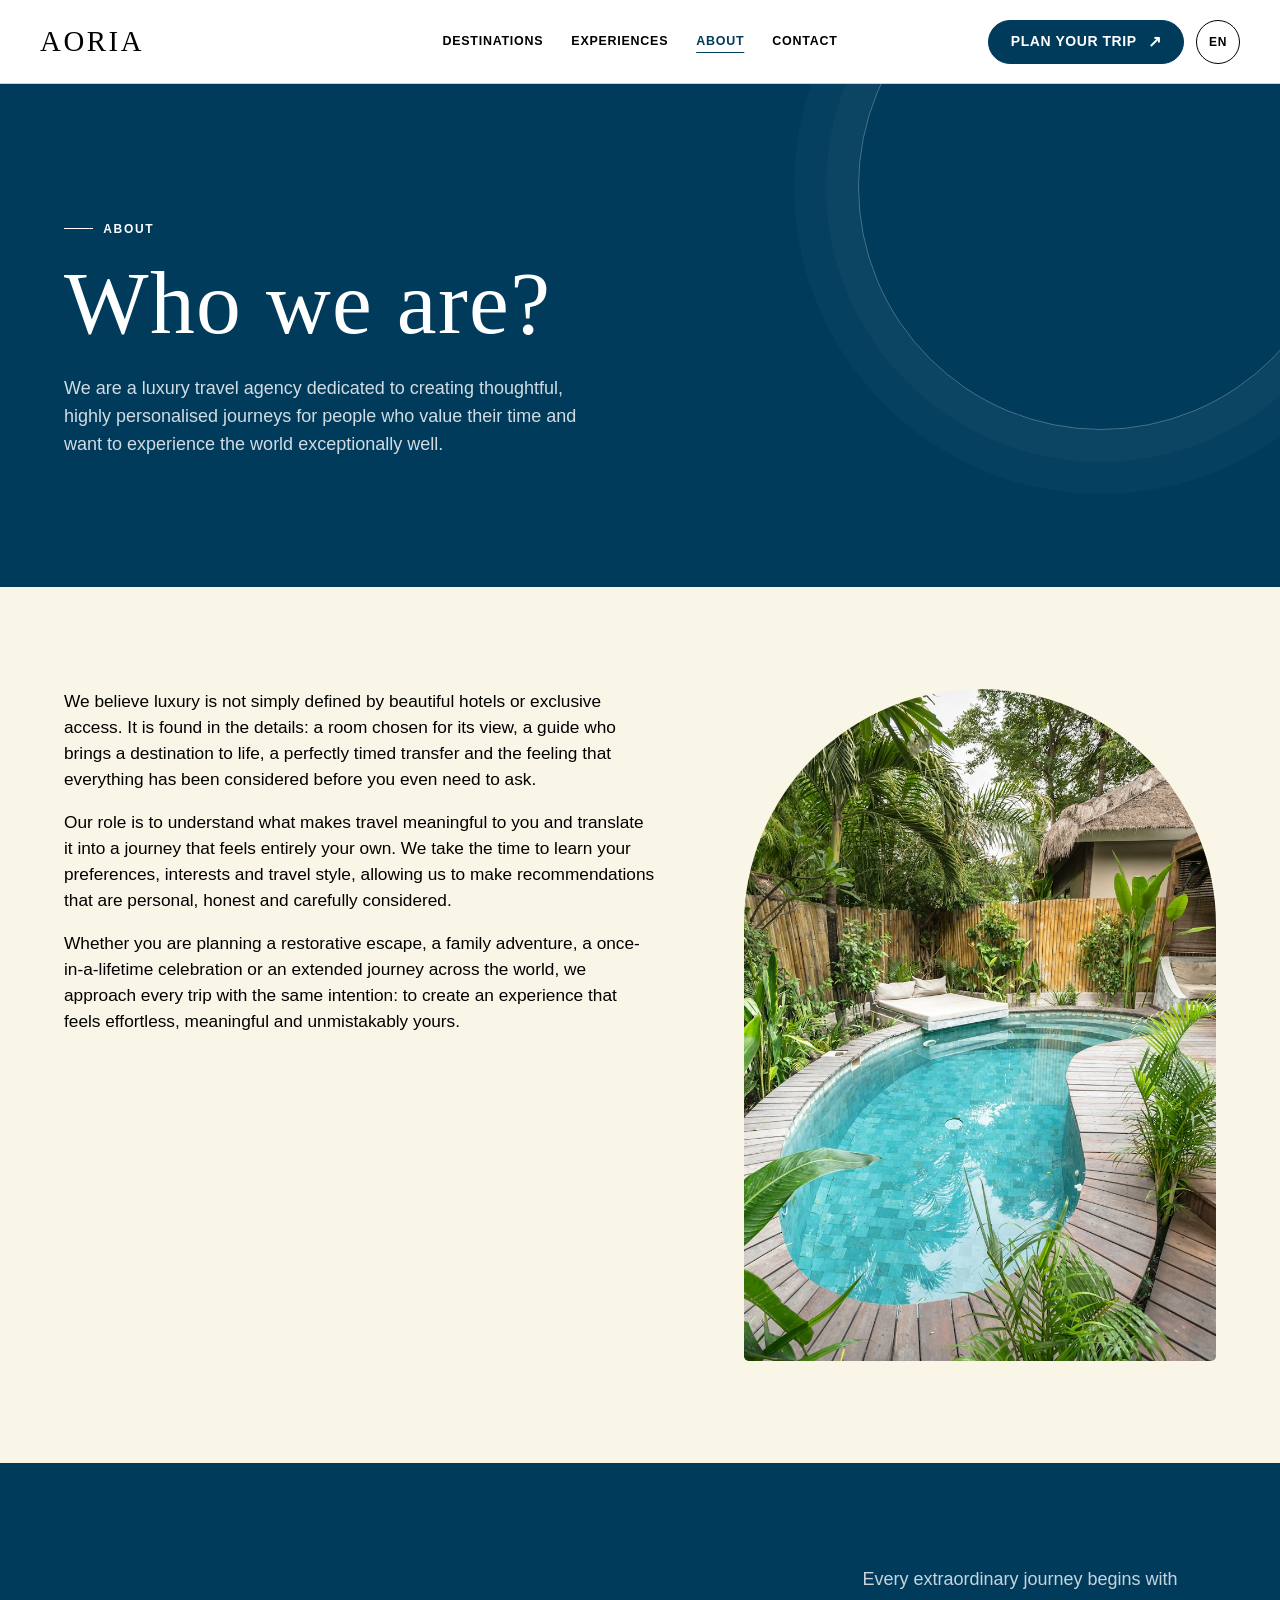
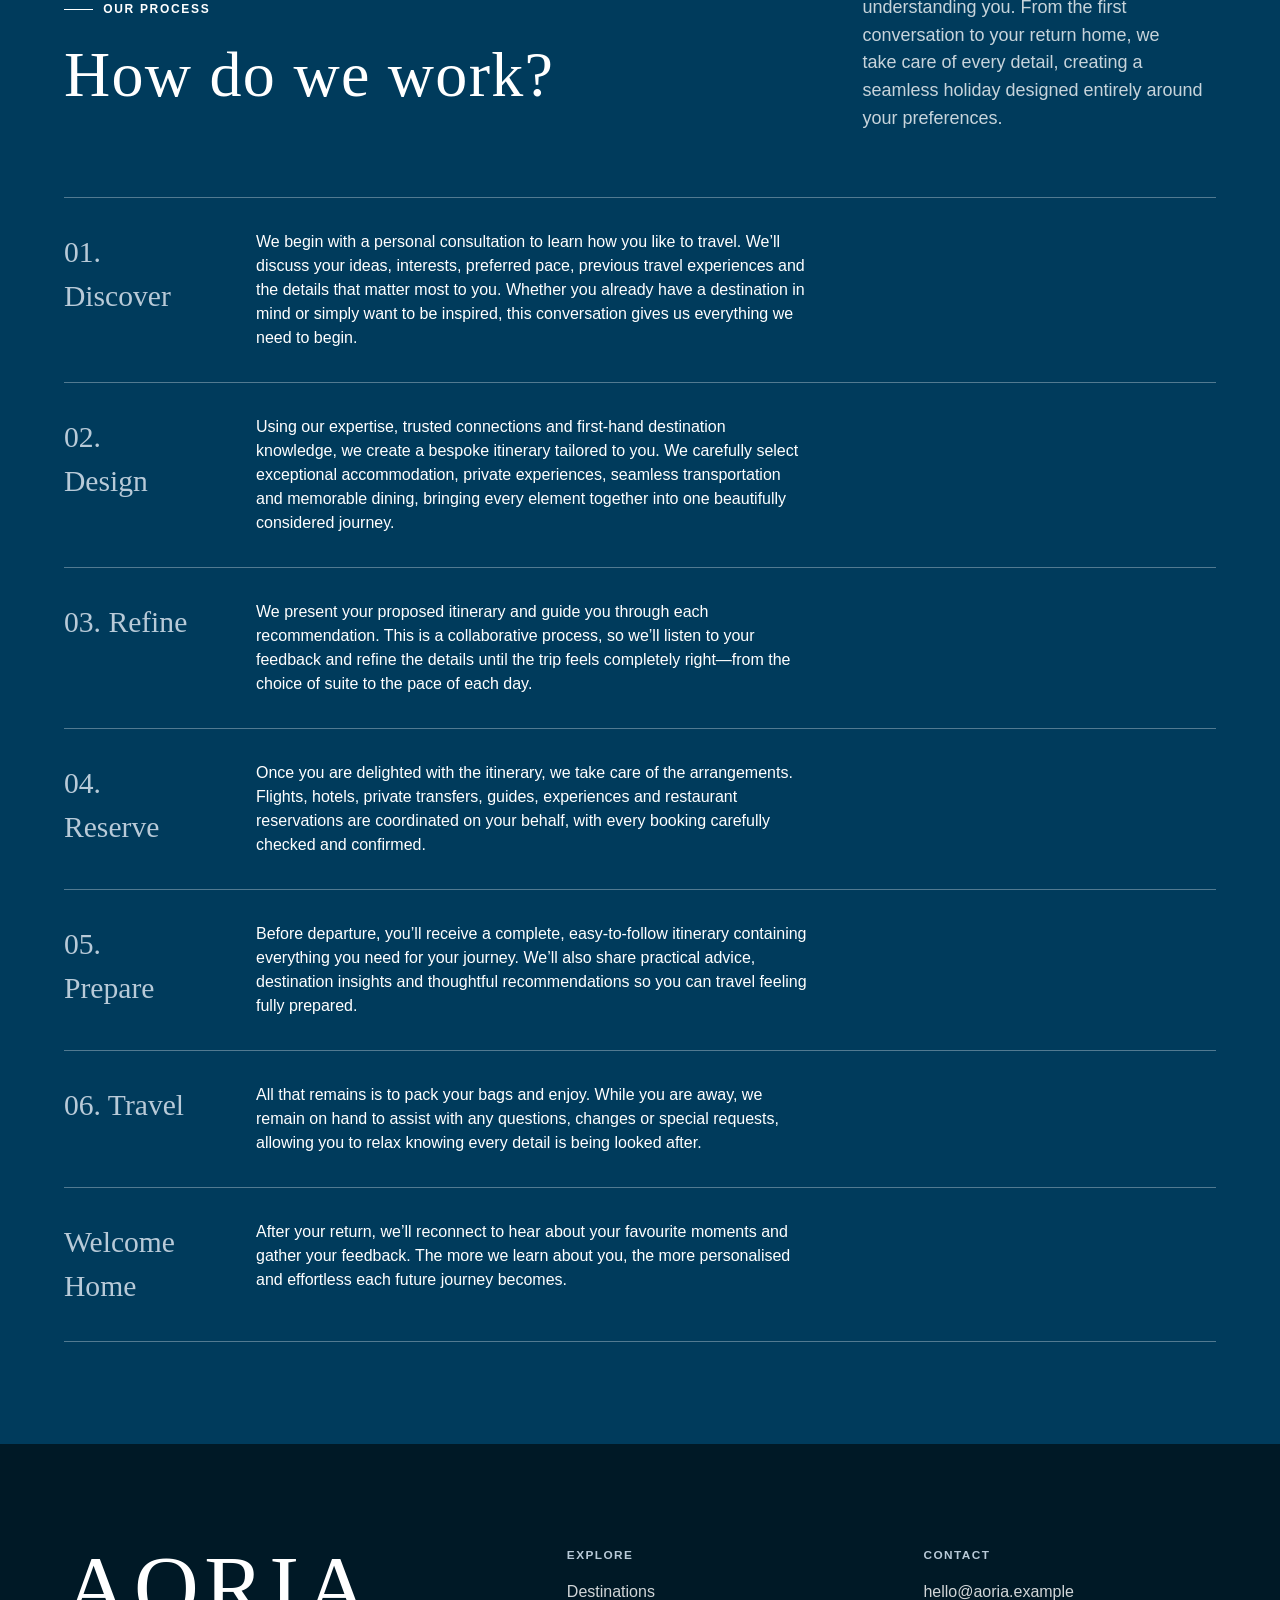
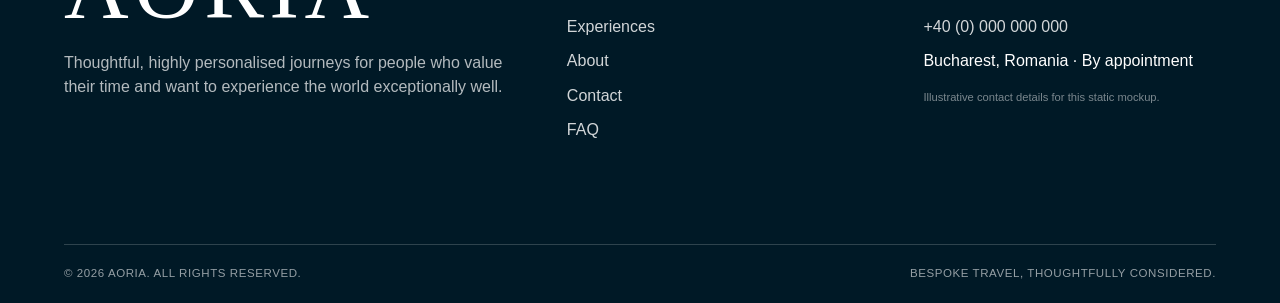
==== about.html @ a6d4f173 "Add files" ====
<!doctype html>
<html lang="en">
<head>
  <meta charset="utf-8">
  <meta name="viewport" content="width=device-width, initial-scale=1">
  <meta name="description" content="Meet Aoria and discover how we create thoughtful, highly personalised luxury journeys.">
  <title>About Aoria — Bespoke Luxury Travel</title>
  <link rel="stylesheet" href="styles.css">
  <script src="script.js" defer></script>
</head>
<body>
  <a class="skip-link" href="#main-content">Skip to content</a>
  <header class="site-header">
    <div class="site-header__inner">
      <a class="site-wordmark" href="index.html" aria-label="Aoria home">AORIA</a>
      <nav class="desktop-nav" aria-label="Primary navigation">
        <a href="destinations.html">Destinations</a>
        <a href="experiences.html">Experiences</a>
        <a href="about.html" aria-current="page">About</a>
        <a href="contact.html">Contact</a>
      </nav>
      <div class="site-actions">
        <a class="button button--navy" href="contact.html">Plan your trip</a>
        <div class="language-wrap">
          <button class="language-button" type="button" aria-expanded="false" aria-controls="language-note" data-language-toggle>EN</button>
          <p class="language-note" id="language-note" hidden>English is the only language represented in this static mockup.</p>
        </div>
        <button class="menu-button" type="button" aria-expanded="false" aria-controls="mobile-menu" aria-label="Open navigation" data-menu-toggle><span></span></button>
      </div>
    </div>
  </header>
  <aside class="mobile-menu" id="mobile-menu" aria-hidden="true" data-mobile-menu>
    <nav aria-label="Mobile navigation">
      <a href="destinations.html">Destinations</a>
      <a href="experiences.html">Experiences</a>
      <a href="about.html" aria-current="page">About</a>
      <a href="contact.html">Contact</a>
    </nav>
    <a class="button button--navy mobile-menu__action" href="contact.html">Plan your trip</a>
  </aside>

  <main id="main-content">
    <section class="page-hero" aria-labelledby="about-title">
      <div class="container page-hero__inner" data-reveal>
        <p class="eyebrow">About</p>
        <h1 class="display-title" id="about-title">Who we are?</h1>
        <p class="lead">We are a luxury travel agency dedicated to creating thoughtful, highly personalised journeys for people who value their time and want to experience the world exceptionally well.</p>
      </div>
    </section>

    <section class="section section--ivory" aria-label="Who we are">
      <div class="container split-story">
        <div class="split-story__copy" data-reveal>
          <p>We believe luxury is not simply defined by beautiful hotels or exclusive access. It is found in the details: a room chosen for its view, a guide who brings a destination to life, a perfectly timed transfer and the feeling that everything has been considered before you even need to ask.</p>
          <p>Our role is to understand what makes travel meaningful to you and translate it into a journey that feels entirely your own. We take the time to learn your preferences, interests and travel style, allowing us to make recommendations that are personal, honest and carefully considered.</p>
          <p>Whether you are planning a restorative escape, a family adventure, a once-in-a-lifetime celebration or an extended journey across the world, we approach every trip with the same intention: to create an experience that feels effortless, meaningful and unmistakably yours.</p>
        </div>
        <figure class="split-story__media" data-reveal>
          <img src="assets/images/villa-pool.jpg" alt="A private pool and shaded terrace within a tropical villa garden" loading="lazy">
        </figure>
      </div>
    </section>

    <section class="section section--navy" aria-labelledby="process-title">
      <div class="container">
        <div class="section-intro" data-reveal>
          <div>
            <p class="section-label">Our process</p>
            <h2 class="section-title" id="process-title">How do we work?</h2>
          </div>
          <p>Every extraordinary journey begins with understanding you. From the first conversation to your return home, we take care of every detail, creating a seamless holiday designed entirely around your preferences.</p>
        </div>
        <ol class="process-list">
          <li data-reveal>
            <h3>01. Discover</h3>
            <p>We begin with a personal consultation to learn how you like to travel. We’ll discuss your ideas, interests, preferred pace, previous travel experiences and the details that matter most to you. Whether you already have a destination in mind or simply want to be inspired, this conversation gives us everything we need to begin.</p>
          </li>
          <li data-reveal>
            <h3>02. Design</h3>
            <p>Using our expertise, trusted connections and first-hand destination knowledge, we create a bespoke itinerary tailored to you. We carefully select exceptional accommodation, private experiences, seamless transportation and memorable dining, bringing every element together into one beautifully considered journey.</p>
          </li>
          <li data-reveal>
            <h3>03. Refine</h3>
            <p>We present your proposed itinerary and guide you through each recommendation. This is a collaborative process, so we’ll listen to your feedback and refine the details until the trip feels completely right—from the choice of suite to the pace of each day.</p>
          </li>
          <li data-reveal>
            <h3>04. Reserve</h3>
            <p>Once you are delighted with the itinerary, we take care of the arrangements. Flights, hotels, private transfers, guides, experiences and restaurant reservations are coordinated on your behalf, with every booking carefully checked and confirmed.</p>
          </li>
          <li data-reveal>
            <h3>05. Prepare</h3>
            <p>Before departure, you’ll receive a complete, easy-to-follow itinerary containing everything you need for your journey. We’ll also share practical advice, destination insights and thoughtful recommendations so you can travel feeling fully prepared.</p>
          </li>
          <li data-reveal>
            <h3>06. Travel</h3>
            <p>All that remains is to pack your bags and enjoy. While you are away, we remain on hand to assist with any questions, changes or special requests, allowing you to relax knowing every detail is being looked after.</p>
          </li>
          <li data-reveal>
            <h3>Welcome Home</h3>
            <p>After your return, we’ll reconnect to hear about your favourite moments and gather your feedback. The more we learn about you, the more personalised and effortless each future journey becomes.</p>
          </li>
        </ol>
      </div>
    </section>
  </main>

  <footer class="site-footer">
    <div class="container site-footer__top">
      <div class="site-footer__brand">
        <p class="footer-wordmark">AORIA</p>
        <p class="footer-statement">Thoughtful, highly personalised journeys for people who value their time and want to experience the world exceptionally well.</p>
      </div>
      <div>
        <h2 class="footer-heading">Explore</h2>
        <ul class="footer-list">
          <li><a href="destinations.html">Destinations</a></li>
          <li><a href="experiences.html">Experiences</a></li>
          <li><a href="about.html">About</a></li>
          <li><a href="contact.html">Contact</a></li>
          <li><a href="contact.html" data-mock-link data-mock-message="FAQ copy was not supplied in the brief. This placeholder does not open a separate FAQ page; please use Contact for assistance.">FAQ</a></li>
        </ul>
      </div>
      <div>
        <h2 class="footer-heading">Contact</h2>
        <ul class="footer-list">
          <li><a href="mailto:hello@aoria.example">hello@aoria.example</a></li>
          <li><a href="tel:+40000000000">+40 (0) 000 000 000</a></li>
          <li>Bucharest, Romania · By appointment</li>
        </ul>
        <small class="footer-mock-label">Illustrative contact details for this static mockup.</small>
      </div>
    </div>
    <div class="container site-footer__bottom">
      <span>© <span data-year>2026</span> Aoria. All rights reserved.</span>
      <span>Bespoke travel, thoughtfully considered.</span>
    </div>
  </footer>
  <div class="mock-toast" role="status" aria-live="polite" data-mock-toast hidden></div>
</body>
</html>
---- styles.css ----
:root {
  --ink: #000000;
  --navy: #003b5c;
  --navy-deep: #001926;
  --powder: #b8cad8;
  --powder-soft: #eaeff3;
  --ivory: #f9f6e7;
  --paper: #ffffff;
  --plum: #31192f;
  --green: #67b679;
  --orange: #ff965c;
  --yellow: #ffde5b;
  --gray-200: #d5d5d5;
  --gray-600: #5f666b;
  --focus-blue: #4d65ff;
  --error: #a52722;
  --success: #246b3d;
  --font-display: "Iowan Old Style", Baskerville, "Times New Roman", serif;
  --font-sans: "Helvetica Neue", Helvetica, Arial, sans-serif;
  --space-1: 0.25rem;
  --space-2: 0.5rem;
  --space-3: 0.75rem;
  --space-4: 1rem;
  --space-5: 1.5rem;
  --space-6: 2rem;
  --space-7: 3rem;
  --space-8: 4rem;
  --space-9: 5rem;
  --space-10: 6rem;
  --space-11: 8rem;
  --radius-sm: 0.25rem;
  --radius-card: 0.75rem;
  --radius-field: 0.875rem;
  --radius-pill: 999px;
  --shadow-soft: 0 4px 9px -2px rgb(0 0 0 / 10%);
  --shadow-float: 0 18px 48px rgb(0 59 92 / 16%);
  --ease-editorial: cubic-bezier(0.77, 0, 0.175, 1);
  --ease-soft: cubic-bezier(0.455, 0.03, 0.515, 0.955);
  --container: 82rem;
  --content: 61.25rem;
  --header-height: 5.25rem;
}

*,
*::before,
*::after {
  box-sizing: border-box;
}

html {
  scroll-behavior: smooth;
  text-size-adjust: 100%;
}

body {
  margin: 0;
  color: var(--ink);
  background: var(--paper);
  font-family: var(--font-sans);
  font-size: 1rem;
  line-height: 1.5;
  -webkit-font-smoothing: antialiased;
}

body.menu-open {
  overflow: hidden;
}

img {
  display: block;
  width: 100%;
  max-width: 100%;
  height: auto;
}

button,
input,
select,
textarea {
  color: inherit;
  font: inherit;
}

button,
a {
  -webkit-tap-highlight-color: transparent;
}

a {
  color: inherit;
}

h1,
h2,
h3,
h4,
p,
figure,
blockquote {
  margin-top: 0;
}

h1,
h2,
h3,
h4 {
  text-wrap: balance;
}

p {
  text-wrap: pretty;
}

::selection {
  color: var(--paper);
  background: var(--navy);
}

:focus-visible {
  outline: 3px solid var(--paper);
  outline-offset: 2px;
  box-shadow: 0 0 0 6px var(--focus-blue);
}

.skip-link {
  position: fixed;
  z-index: 1000;
  top: var(--space-3);
  left: var(--space-3);
  padding: 0.65rem 1rem;
  color: var(--paper);
  background: var(--navy-deep);
  border-radius: var(--radius-pill);
  transform: translateY(-180%);
  transition: transform 180ms ease;
}

.skip-link:focus {
  transform: translateY(0);
}

.sr-only {
  position: absolute;
  width: 1px;
  height: 1px;
  padding: 0;
  margin: -1px;
  overflow: hidden;
  clip: rect(0, 0, 0, 0);
  white-space: nowrap;
  border: 0;
}

.container {
  width: min(calc(100% - 8rem), var(--container));
  margin-inline: auto;
}

.content-container {
  width: min(calc(100% - 3rem), var(--content));
  margin-inline: auto;
}

.section {
  padding-block: clamp(5rem, 8vw, 8rem);
}

.section--ivory {
  background: var(--ivory);
}

.section--powder {
  background: var(--powder-soft);
}

.section--navy {
  color: var(--paper);
  background: var(--navy);
}

.section--plum {
  color: var(--paper);
  background: var(--plum);
}

.section-label,
.eyebrow {
  display: inline-flex;
  align-items: center;
  gap: 0.65rem;
  margin: 0 0 1.35rem;
  font-size: 0.75rem;
  font-weight: 600;
  line-height: 1.5;
  letter-spacing: 0.14em;
  text-transform: uppercase;
}

.section-label::before,
.eyebrow::before {
  content: "";
  width: 1.8rem;
  height: 1px;
  background: currentColor;
}

.display-title,
.section-title,
.card-title,
.site-wordmark,
.footer-wordmark {
  font-family: var(--font-display);
  font-weight: 400;
}

.display-title {
  max-width: 13ch;
  margin-bottom: 1.75rem;
  font-size: clamp(3.4rem, 7vw, 6rem);
  line-height: 0.98;
  letter-spacing: 0.015em;
}

.section-title {
  max-width: 18ch;
  margin-bottom: 1.5rem;
  font-size: clamp(2.6rem, 5vw, 4rem);
  line-height: 1.08;
  letter-spacing: 0.02em;
}

.section-intro {
  display: grid;
  grid-template-columns: minmax(0, 1.35fr) minmax(17rem, 0.65fr);
  gap: var(--space-8);
  align-items: end;
  margin-bottom: var(--space-8);
}

.section-intro > p,
.lead {
  max-width: 43ch;
  margin-bottom: 0;
  font-size: 1.125rem;
  line-height: 1.55;
}

.section-intro > p {
  color: var(--gray-600);
}

.section--navy .section-intro > p,
.section--plum .section-intro > p {
  color: rgb(255 255 255 / 78%);
}

.button,
.icon-button {
  display: inline-flex;
  min-height: 2.75rem;
  align-items: center;
  justify-content: center;
  gap: 0.7rem;
  border: 1px solid var(--ink);
  cursor: pointer;
  font-size: 0.875rem;
  font-weight: 600;
  line-height: 1.5;
  letter-spacing: 0.04em;
  text-decoration: none;
  text-transform: uppercase;
  transition: color 400ms, background-color 400ms, border-color 400ms,
    transform 400ms var(--ease-editorial);
}

.button {
  padding: 0.58rem 1.35rem;
  color: var(--paper);
  background: var(--ink);
  border-radius: var(--radius-pill);
}

.button::after {
  content: "\2197";
  font-size: 1rem;
  line-height: 1;
  transition: transform 400ms var(--ease-editorial);
}

.button:hover {
  color: var(--ink);
  background: var(--paper);
  transform: translateY(-2px);
}

.button:hover::after {
  transform: translate(0.15rem, -0.15rem);
}

.button:active {
  transform: translateY(1px) scale(0.98);
}

.button--light {
  color: var(--paper);
  background: transparent;
  border-color: var(--paper);
}

.button--light:hover {
  color: var(--navy);
  background: var(--paper);
}

.button--navy {
  background: var(--navy);
  border-color: var(--navy);
}

.button--outline {
  color: var(--ink);
  background: transparent;
}

.button--outline:hover {
  color: var(--paper);
  background: var(--ink);
}

.text-link {
  display: inline-flex;
  align-items: center;
  gap: 0.55rem;
  padding-block: 0.2rem;
  font-size: 0.875rem;
  font-weight: 600;
  text-underline-offset: 0.35rem;
  text-decoration-thickness: 1px;
  transition: gap 400ms var(--ease-editorial);
}

.text-link::after {
  content: "\2192";
}

.text-link:hover {
  gap: 0.9rem;
}

/* Global navigation */
.site-header {
  position: relative;
  z-index: 50;
  height: var(--header-height);
  color: var(--ink);
  background: rgb(255 255 255 / 96%);
  border-bottom: 1px solid rgb(0 0 0 / 18%);
}

.site-header__inner {
  display: grid;
  width: min(calc(100% - 5rem), var(--container));
  height: 100%;
  margin-inline: auto;
  grid-template-columns: 1fr auto 1fr;
  align-items: center;
  gap: var(--space-6);
}

.site-wordmark {
  width: fit-content;
  font-size: 1.8rem;
  line-height: 1;
  letter-spacing: 0.09em;
  text-decoration: none;
}

.desktop-nav {
  display: flex;
  align-items: center;
  justify-content: center;
  gap: 0.35rem;
}

.desktop-nav a {
  padding: 0.65rem 0.7rem;
  font-size: 0.78rem;
  font-weight: 600;
  letter-spacing: 0.06em;
  text-decoration: none;
  text-transform: uppercase;
  text-underline-offset: 0.45rem;
}

.desktop-nav a:hover,
.desktop-nav a[aria-current="page"] {
  color: var(--navy);
  text-decoration: underline;
}

.site-actions {
  display: flex;
  align-items: center;
  justify-content: flex-end;
  gap: 0.75rem;
}

.language-wrap {
  position: relative;
}

.language-button,
.menu-button {
  min-width: 2.75rem;
  min-height: 2.75rem;
  padding: 0.45rem 0.65rem;
  background: transparent;
  border: 1px solid var(--ink);
  border-radius: var(--radius-pill);
  cursor: pointer;
  font-size: 0.75rem;
  font-weight: 700;
  letter-spacing: 0.06em;
}

.language-note {
  position: absolute;
  z-index: 60;
  top: calc(100% + 0.65rem);
  right: 0;
  width: 15rem;
  padding: 1rem;
  color: var(--ink);
  background: var(--paper);
  border: 1px solid var(--ink);
  box-shadow: var(--shadow-soft);
  font-size: 0.82rem;
}

.menu-button {
  display: none;
  position: relative;
}

.menu-button span,
.menu-button::before,
.menu-button::after {
  position: absolute;
  left: 50%;
  width: 1.05rem;
  height: 1px;
  content: "";
  background: currentColor;
  transform: translateX(-50%);
  transition: transform 300ms var(--ease-editorial), opacity 200ms;
}

.menu-button::before {
  top: 0.88rem;
}

.menu-button span {
  top: 1.31rem;
}

.menu-button::after {
  top: 1.74rem;
}

.menu-button[aria-expanded="true"]::before {
  top: 1.31rem;
  transform: translateX(-50%) rotate(45deg);
}

.menu-button[aria-expanded="true"] span {
  opacity: 0;
}

.menu-button[aria-expanded="true"]::after {
  top: 1.31rem;
  transform: translateX(-50%) rotate(-45deg);
}

.mobile-menu {
  display: none;
}

/* Home */
.home-hero {
  position: relative;
  display: grid;
  min-height: calc(100svh - var(--header-height));
  align-items: end;
  overflow: hidden;
  color: var(--paper);
  background: var(--navy-deep);
  isolation: isolate;
}

.home-hero::before {
  position: absolute;
  z-index: -2;
  inset: 0;
  content: "";
  background-image: url("assets/images/home-hero.jpg");
  background-position: center 54%;
  background-size: cover;
  transform: scale(1.01);
}

.home-hero::after {
  position: absolute;
  z-index: -1;
  inset: 0;
  content: "";
  background:
    linear-gradient(90deg, rgb(0 25 38 / 92%) 0%, rgb(0 43 65 / 68%) 45%, rgb(0 25 38 / 18%) 100%),
    linear-gradient(0deg, rgb(0 25 38 / 62%), transparent 48%);
}

.home-hero__inner {
  width: min(calc(100% - 8rem), var(--container));
  margin-inline: auto;
  padding-block: clamp(5rem, 12vh, 8rem);
}

.home-hero__copy {
  max-width: 52rem;
}

.home-hero__copy .lead {
  max-width: 38rem;
  margin-bottom: 2rem;
  color: rgb(255 255 255 / 88%);
}

.hero-index {
  position: absolute;
  right: clamp(2rem, 6vw, 6rem);
  bottom: 2.5rem;
  display: flex;
  align-items: center;
  gap: 0.7rem;
  font-size: 0.72rem;
  font-weight: 600;
  letter-spacing: 0.12em;
  text-transform: uppercase;
}

.hero-index::before {
  width: 4rem;
  height: 1px;
  content: "";
  background: currentColor;
}

.destination-grid {
  display: grid;
  grid-template-columns: repeat(12, minmax(0, 1fr));
  gap: 1.25rem;
}

.destination-card {
  position: relative;
  grid-column: span 6;
  min-height: 34rem;
  overflow: hidden;
  color: var(--paper);
  background: var(--navy);
  text-decoration: none;
}

.destination-card:nth-child(2),
.destination-card:nth-child(3) {
  grid-column: span 6;
}

.destination-card img {
  height: 100%;
  object-fit: cover;
  transition: transform 650ms var(--ease-soft);
}

.destination-card::after {
  position: absolute;
  inset: 0;
  content: "";
  background: linear-gradient(0deg, rgb(0 25 38 / 88%), transparent 66%);
}

.destination-card__copy {
  position: absolute;
  z-index: 2;
  right: 0;
  bottom: 0;
  left: 0;
  padding: clamp(1.5rem, 4vw, 3rem);
}

.destination-card__number {
  display: block;
  margin-bottom: 0.75rem;
  font-size: 0.7rem;
  letter-spacing: 0.12em;
  text-transform: uppercase;
}

.destination-card h3 {
  margin-bottom: 0.7rem;
  font-family: var(--font-display);
  font-size: clamp(2.4rem, 4vw, 3.7rem);
  font-weight: 400;
  line-height: 1;
}

.destination-card p {
  max-width: 38rem;
  margin-bottom: 0;
  color: rgb(255 255 255 / 82%);
}

.destination-card__link {
  display: inline-flex;
  align-items: center;
  gap: 0.55rem;
  margin-top: 1.1rem;
  font-size: 0.75rem;
  font-weight: 600;
  letter-spacing: 0.06em;
  text-decoration: underline;
  text-underline-offset: 0.35rem;
  text-transform: uppercase;
}

.destination-card__link::after {
  content: "\2192";
  transition: transform 400ms var(--ease-editorial);
}

.destination-card:hover .destination-card__link::after {
  transform: translateX(0.3rem);
}

.destination-card:hover img {
  transform: scale(1.055);
}

.experience-strip {
  display: grid;
  grid-template-columns: repeat(3, minmax(0, 1fr));
  border-top: 1px solid rgb(255 255 255 / 42%);
  border-left: 1px solid rgb(255 255 255 / 42%);
}

.experience-tile {
  min-height: 17rem;
  padding: 2rem;
  color: var(--paper);
  border-right: 1px solid rgb(255 255 255 / 42%);
  border-bottom: 1px solid rgb(255 255 255 / 42%);
  text-decoration: none;
  transition: color 400ms, background-color 400ms;
}

.experience-tile span {
  font-size: 0.7rem;
  letter-spacing: 0.12em;
  text-transform: uppercase;
}

.experience-tile h3 {
  margin: 3.6rem 0 0.6rem;
  font-family: var(--font-display);
  font-size: clamp(2rem, 3vw, 2.65rem);
  font-weight: 400;
  line-height: 1.08;
}

.experience-tile p {
  margin-bottom: 0;
  color: rgb(255 255 255 / 72%);
}

.experience-tile:hover {
  color: var(--ink);
  background: var(--ivory);
}

.experience-tile:hover p {
  color: var(--navy);
}

.services-list {
  list-style: none;
  margin: 0;
  padding: 0;
  counter-reset: services;
}

.services-list li {
  display: grid;
  grid-template-columns: minmax(13rem, 0.7fr) minmax(0, 1.3fr);
  gap: var(--space-7);
  padding-block: 2rem;
  border-top: 1px solid rgb(0 0 0 / 24%);
  counter-increment: services;
}

.services-list li:last-child {
  border-bottom: 1px solid rgb(0 0 0 / 24%);
}

.services-list h3 {
  margin-bottom: 0;
  font-family: var(--font-display);
  font-size: 1.75rem;
  font-weight: 400;
}

.services-list h3::before {
  display: block;
  margin-bottom: 0.75rem;
  content: "0" counter(services);
  font-family: var(--font-sans);
  font-size: 0.7rem;
  font-weight: 600;
  letter-spacing: 0.12em;
}

.services-list p {
  max-width: 62ch;
  margin-bottom: 0;
}

/* Listing pages */
.page-hero {
  position: relative;
  overflow: hidden;
  padding-block: clamp(5.5rem, 10vw, 9rem);
  color: var(--paper);
  background: var(--navy);
}

.page-hero::after {
  position: absolute;
  width: min(38vw, 34rem);
  aspect-ratio: 1;
  top: -28%;
  right: -5%;
  content: "";
  border: 1px solid rgb(255 255 255 / 28%);
  border-radius: 50%;
  box-shadow: 0 0 0 2rem rgb(255 255 255 / 2.5%), 0 0 0 4rem rgb(255 255 255 / 2.5%);
}

.page-hero__inner {
  position: relative;
  z-index: 1;
}

.page-hero .display-title {
  max-width: 15ch;
}

.page-hero .lead {
  max-width: 52ch;
  color: rgb(255 255 255 / 82%);
}

.listing-stack {
  display: grid;
  gap: 6rem;
}

.listing-entry {
  display: grid;
  grid-template-columns: minmax(0, 1.1fr) minmax(18rem, 0.9fr);
  gap: clamp(2.5rem, 6vw, 6rem);
  align-items: center;
}

.listing-entry:nth-child(even) .listing-entry__media {
  order: 2;
}

.listing-entry__media {
  min-height: 35rem;
  overflow: hidden;
}

.listing-entry__media--arch {
  border-radius: 22rem 22rem 0.4rem 0.4rem;
}

.listing-entry__media img {
  width: 100%;
  height: 100%;
  min-height: inherit;
  object-fit: cover;
}

.listing-entry__copy .section-label {
  margin-bottom: 1rem;
}

.listing-entry__copy h2 {
  margin-bottom: 0.65rem;
  font-family: var(--font-display);
  font-size: clamp(2.7rem, 5vw, 4.6rem);
  font-weight: 400;
  line-height: 1;
}

.listing-entry__headline {
  margin-bottom: 1.25rem;
  color: var(--navy);
  font-family: var(--font-display);
  font-size: 1.55rem;
  line-height: 1.3;
}

.listing-entry__copy p:not(.listing-entry__headline) {
  max-width: 60ch;
}

.experience-list {
  display: grid;
  grid-template-columns: repeat(3, minmax(0, 1fr));
  gap: 0;
  border-top: 1px solid var(--ink);
  border-left: 1px solid var(--ink);
}

.experience-card {
  display: flex;
  min-height: 25rem;
  flex-direction: column;
  padding: 2rem;
  border-right: 1px solid var(--ink);
  border-bottom: 1px solid var(--ink);
  text-decoration: none;
  transition: color 400ms, background-color 400ms;
}

.experience-card__number {
  font-size: 0.72rem;
  font-weight: 600;
  letter-spacing: 0.12em;
  text-transform: uppercase;
}

.experience-card h2 {
  margin: auto 0 0.8rem;
  font-family: var(--font-display);
  font-size: clamp(2.4rem, 4vw, 3.5rem);
  font-weight: 400;
  line-height: 1;
}

.experience-card h3 {
  margin-bottom: 0.75rem;
  color: var(--navy);
  font-family: var(--font-display);
  font-size: 1.35rem;
  font-weight: 400;
  line-height: 1.3;
}

.experience-card p {
  margin-bottom: 1.6rem;
}

.experience-card:hover {
  color: var(--paper);
  background: var(--navy);
}

.experience-card:hover h3 {
  color: var(--powder);
}

/* Detail pages */
.detail-hero {
  display: grid;
  min-height: 43rem;
  grid-template-columns: minmax(0, 0.9fr) minmax(0, 1.1fr);
  color: var(--paper);
  background: var(--navy);
}

.detail-hero__copy {
  display: flex;
  flex-direction: column;
  justify-content: center;
  padding: clamp(3rem, 7vw, 7rem);
}

.detail-hero__copy .display-title {
  max-width: 10ch;
  margin-bottom: 1.3rem;
}

.detail-hero__headline {
  max-width: 24ch;
  margin-bottom: 0;
  color: var(--powder);
  font-family: var(--font-display);
  font-size: clamp(1.7rem, 3vw, 2.5rem);
  line-height: 1.2;
}

.detail-hero__media {
  min-height: 43rem;
  overflow: hidden;
}

.detail-hero__media img {
  width: 100%;
  height: 100%;
  object-fit: cover;
}

.detail-hero__media--high img {
  object-position: 50% 28%;
}

.editorial-body {
  padding-block: clamp(5rem, 9vw, 9rem);
}

.editorial-body__intro {
  max-width: 50rem;
  margin: 0 auto clamp(5rem, 8vw, 8rem);
  font-family: var(--font-display);
  font-size: clamp(1.8rem, 3.3vw, 2.75rem);
  line-height: 1.28;
  letter-spacing: 0.01em;
}

.editorial-body__intro p:last-child {
  margin-bottom: 0;
}

.editorial-sections {
  display: grid;
  width: min(calc(100% - 3rem), var(--content));
  margin-inline: auto;
  gap: clamp(4.5rem, 7vw, 7rem);
}

.editorial-section {
  display: grid;
  grid-template-columns: 13rem minmax(0, 1fr);
  gap: clamp(2rem, 5vw, 5rem);
  padding-top: 2rem;
  border-top: 1px solid rgb(0 0 0 / 30%);
}

.editorial-section__title {
  margin-bottom: 0;
  color: var(--navy);
  font-family: var(--font-display);
  font-size: 2rem;
  font-weight: 400;
  line-height: 1.2;
}

.editorial-section__content {
  max-width: 44rem;
}

.editorial-section__content p:last-child {
  margin-bottom: 0;
}

.photo-break {
  width: min(calc(100% - 8rem), var(--container));
  margin: clamp(5rem, 9vw, 9rem) auto;
}

.photo-break figure {
  margin: 0;
}

.photo-break img {
  aspect-ratio: 16 / 8.5;
  object-fit: cover;
}

.photo-break figcaption {
  display: flex;
  justify-content: space-between;
  gap: 1rem;
  padding-top: 0.75rem;
  color: var(--gray-600);
  font-size: 0.75rem;
}

.signature-section {
  padding-block: clamp(5rem, 9vw, 8rem);
  background: var(--ivory);
}

.signature-grid {
  display: grid;
  grid-template-columns: repeat(2, minmax(0, 1fr));
  border-top: 1px solid var(--ink);
  border-left: 1px solid var(--ink);
}

.signature-card {
  min-height: 17rem;
  padding: 2rem;
  border-right: 1px solid var(--ink);
  border-bottom: 1px solid var(--ink);
}

.signature-card span {
  display: block;
  margin-bottom: 2.7rem;
  font-size: 0.7rem;
  font-weight: 600;
  letter-spacing: 0.12em;
}

.signature-card h3 {
  margin-bottom: 0.75rem;
  font-family: var(--font-display);
  font-size: clamp(1.8rem, 3vw, 2.4rem);
  font-weight: 400;
  line-height: 1.12;
}

.signature-card p {
  margin-bottom: 0;
}

.journey-summary {
  display: grid;
  grid-template-columns: minmax(0, 0.7fr) minmax(0, 1.3fr);
  gap: clamp(2.5rem, 6vw, 6rem);
}

.journey-summary h2 {
  font-family: var(--font-display);
  font-size: clamp(2.6rem, 5vw, 4.2rem);
  font-weight: 400;
  line-height: 1.05;
}

.journey-summary__content {
  max-width: 46rem;
  font-size: 1.1rem;
}

.closing-cta {
  position: relative;
  overflow: hidden;
  padding-block: clamp(5rem, 9vw, 8rem);
  color: var(--paper);
  background: var(--plum);
}

.closing-cta::after {
  position: absolute;
  width: min(32vw, 26rem);
  height: min(42vw, 32rem);
  right: -4rem;
  bottom: -10rem;
  content: "";
  background: linear-gradient(160deg, var(--orange), var(--yellow));
  border-radius: 18rem 18rem 0.4rem 0.4rem;
  opacity: 0.86;
  transform: rotate(8deg);
}

.closing-cta__inner {
  position: relative;
  z-index: 1;
}

.closing-cta h2 {
  max-width: 13ch;
  margin-bottom: 1.4rem;
  font-family: var(--font-display);
  font-size: clamp(3rem, 6vw, 5.25rem);
  font-weight: 400;
  line-height: 0.98;
}

.closing-cta p:not(.eyebrow) {
  max-width: 44rem;
  margin-bottom: 2rem;
  color: rgb(255 255 255 / 80%);
  font-size: 1.1rem;
}

/* About and contact */
.split-story {
  display: grid;
  grid-template-columns: minmax(0, 1fr) minmax(20rem, 0.8fr);
  gap: clamp(3rem, 7vw, 7rem);
  align-items: start;
}

.split-story__copy {
  max-width: 47rem;
}

.split-story__copy p {
  font-size: 1.08rem;
}

.split-story__media {
  position: sticky;
  top: 2rem;
  min-height: 42rem;
  margin: 0;
  overflow: hidden;
  border-radius: 20rem 20rem 0.4rem 0.4rem;
}

.split-story__media img {
  width: 100%;
  height: 100%;
  min-height: inherit;
  object-fit: cover;
}

.process-list {
  list-style: none;
  margin: 0;
  padding: 0;
}

.process-list li {
  display: grid;
  grid-template-columns: 8rem minmax(0, 1fr);
  gap: clamp(1.5rem, 5vw, 5rem);
  padding-block: 2rem;
  border-top: 1px solid rgb(255 255 255 / 32%);
}

.process-list li:last-child {
  border-bottom: 1px solid rgb(255 255 255 / 32%);
}

.process-list h3 {
  margin-bottom: 0;
  color: var(--powder);
  font-family: var(--font-display);
  font-size: 1.85rem;
  font-weight: 400;
}

.process-list p {
  max-width: 62ch;
  margin-bottom: 0;
}

.contact-layout {
  display: grid;
  grid-template-columns: minmax(18rem, 0.75fr) minmax(0, 1.25fr);
  gap: clamp(3rem, 7vw, 7rem);
  align-items: start;
}

.contact-intro {
  position: sticky;
  top: 2rem;
}

.contact-intro h1 {
  margin-bottom: 1.4rem;
  font-family: var(--font-display);
  font-size: clamp(3.3rem, 6vw, 5.5rem);
  font-weight: 400;
  line-height: 0.98;
}

.contact-form {
  display: grid;
  gap: 1.35rem;
  padding: clamp(1.5rem, 5vw, 3.5rem);
  background: var(--paper);
  border: 1px solid rgb(0 0 0 / 18%);
}

.form-row {
  display: grid;
  grid-template-columns: repeat(2, minmax(0, 1fr));
  gap: 1rem;
}

.field {
  display: grid;
  gap: 0.45rem;
}

.field label {
  font-size: 0.78rem;
  font-weight: 600;
  letter-spacing: 0.06em;
  text-transform: uppercase;
}

.control {
  width: 100%;
  min-height: 3.25rem;
  padding: 0.8rem 0.9rem;
  color: var(--ink);
  background: var(--powder-soft);
  border: 1px solid var(--powder-soft);
  border-radius: var(--radius-field);
  transition: border-color 250ms, box-shadow 250ms, background-color 250ms;
}

textarea.control {
  min-height: 10rem;
  resize: vertical;
}

.control:hover {
  border-color: var(--powder);
}

.control:focus {
  outline: none;
  background: var(--paper);
  border-color: var(--navy);
  box-shadow: 0 0 0 3px rgb(0 59 92 / 16%);
}

.control:focus-visible {
  outline: 3px solid var(--paper);
  outline-offset: 2px;
  box-shadow: 0 0 0 6px var(--focus-blue);
}

.field-hint {
  color: var(--gray-600);
  font-size: 0.75rem;
}

.form-status {
  min-height: 1.5rem;
  margin: 0;
  color: var(--success);
  font-size: 0.85rem;
}

.contact-visual {
  display: grid;
  grid-template-columns: 1fr 0.7fr;
  min-height: 35rem;
  overflow: hidden;
}

.contact-visual img {
  height: 100%;
  object-fit: cover;
}

.contact-visual__note {
  display: flex;
  flex-direction: column;
  justify-content: flex-end;
  padding: 2.5rem;
  color: var(--paper);
  background: var(--navy);
}

.contact-visual__note p {
  margin-bottom: 0;
  font-family: var(--font-display);
  font-size: 2rem;
  line-height: 1.2;
}

/* Footer */
.site-footer {
  color: var(--paper);
  background: var(--navy-deep);
}

.site-footer__top {
  display: grid;
  grid-template-columns: 1.2fr 0.8fr 0.8fr;
  gap: var(--space-8);
  padding-block: clamp(4rem, 8vw, 7rem);
}

.footer-wordmark {
  margin-bottom: 1.5rem;
  font-size: clamp(3.5rem, 7vw, 6.5rem);
  line-height: 0.9;
  letter-spacing: 0.06em;
}

.footer-statement {
  max-width: 31rem;
  color: rgb(255 255 255 / 70%);
}

.footer-heading {
  margin-bottom: 1rem;
  color: var(--powder);
  font-size: 0.74rem;
  font-weight: 600;
  letter-spacing: 0.12em;
  text-transform: uppercase;
}

.footer-list {
  list-style: none;
  margin: 0;
  padding: 0;
}

.footer-list li + li {
  margin-top: 0.65rem;
}

.footer-list a {
  color: rgb(255 255 255 / 82%);
  text-decoration: none;
  text-underline-offset: 0.3rem;
}

.footer-list a:hover {
  color: var(--paper);
  text-decoration: underline;
}

.footer-mock-label {
  display: block;
  margin-top: 1rem;
  color: rgb(255 255 255 / 48%);
  font-size: 0.7rem;
}

.site-footer__bottom {
  display: flex;
  justify-content: space-between;
  gap: 1rem;
  padding-block: 1.25rem;
  color: rgb(255 255 255 / 58%);
  border-top: 1px solid rgb(255 255 255 / 18%);
  font-size: 0.72rem;
  letter-spacing: 0.05em;
  text-transform: uppercase;
}

.mock-toast {
  position: fixed;
  z-index: 200;
  right: 1rem;
  bottom: 1rem;
  max-width: 22rem;
  padding: 1rem 1.2rem;
  color: var(--paper);
  background: var(--navy-deep);
  border-left: 4px solid var(--powder);
  box-shadow: var(--shadow-float);
  font-size: 0.85rem;
}

[data-reveal] {
  opacity: 1;
  transform: none;
}

@media (scripting: enabled) {
  [data-reveal] {
    opacity: 0;
    transform: translateY(1.5rem);
    transition: opacity 850ms var(--ease-editorial), transform 850ms var(--ease-editorial);
  }

  [data-reveal].is-visible {
    opacity: 1;
    transform: none;
  }
}

@media (max-width: 70rem) {
  .container,
  .home-hero__inner,
  .photo-break {
    width: min(calc(100% - 4rem), var(--container));
  }

  .site-header__inner {
    width: min(calc(100% - 3rem), var(--container));
  }

  .site-header__inner {
    grid-template-columns: auto 1fr auto;
  }

  .desktop-nav {
    gap: 0;
  }

  .desktop-nav a {
    padding-inline: 0.45rem;
    font-size: 0.72rem;
  }

  .site-actions .button {
    display: none;
  }
}

@media (max-width: 61.99rem) {
  .desktop-nav {
    display: none;
  }

  .site-header__inner {
    grid-template-columns: 1fr auto;
  }

  .site-actions {
    gap: 0.5rem;
  }

  .menu-button {
    display: block;
  }

  .mobile-menu {
    position: fixed;
    z-index: 45;
    inset: var(--header-height) 0 0;
    display: grid;
    grid-template-rows: 1fr auto;
    padding: 2rem;
    overflow-y: auto;
    overscroll-behavior: contain;
    color: var(--ink);
    background: var(--paper);
    visibility: hidden;
    opacity: 0;
    transform: translateX(100%);
    transition: transform 400ms var(--ease-editorial), opacity 250ms, visibility 0s 400ms;
  }

  .mobile-menu[data-open="true"] {
    visibility: visible;
    opacity: 1;
    transform: none;
    transition-delay: 0s;
  }

  .mobile-menu nav {
    display: grid;
    align-content: start;
  }

  .mobile-menu nav a {
    padding-block: 0.75rem;
    border-bottom: 1px solid var(--gray-200);
    font-family: var(--font-display);
    font-size: clamp(2rem, 7vw, 3.5rem);
    line-height: 1.05;
    text-decoration: none;
  }

  .mobile-menu nav a[aria-current="page"] {
    color: var(--navy);
  }

  .mobile-menu__action {
    align-self: end;
    width: 100%;
  }

  .section-intro,
  .journey-summary,
  .split-story,
  .contact-layout {
    grid-template-columns: 1fr;
  }

  .section-intro {
    gap: 1rem;
  }

  .listing-entry {
    gap: 2.5rem;
  }

  .experience-list {
    grid-template-columns: repeat(2, minmax(0, 1fr));
  }

  .detail-hero {
    min-height: auto;
    grid-template-columns: 1fr;
  }

  .detail-hero__copy {
    min-height: 31rem;
  }

  .detail-hero__media {
    min-height: 35rem;
  }

  .split-story__media,
  .contact-intro {
    position: static;
  }

  .split-story__media {
    min-height: 34rem;
  }

  .contact-intro {
    max-width: 48rem;
  }

  .site-footer__top {
    grid-template-columns: 1fr 1fr;
  }

  .site-footer__brand {
    grid-column: 1 / -1;
  }
}

@media (max-width: 47.99rem) {
  :root {
    --header-height: 4.65rem;
  }

  .container,
  .home-hero__inner,
  .photo-break,
  .content-container,
  .editorial-sections {
    width: min(calc(100% - 2rem), var(--container));
  }

  .site-header__inner {
    width: calc(100% - 1.5rem);
  }

  .site-wordmark {
    font-size: 1.5rem;
  }

  .home-hero {
    min-height: calc(100svh - var(--header-height));
  }

  .home-hero::before {
    background-position: 61% center;
  }

  .home-hero::after {
    background: linear-gradient(90deg, rgb(0 25 38 / 86%), rgb(0 25 38 / 42%)),
      linear-gradient(0deg, rgb(0 25 38 / 68%), transparent 55%);
  }

  .home-hero__inner {
    padding-block: 4.5rem;
  }

  .display-title {
    font-size: clamp(3rem, 14vw, 4.4rem);
  }

  .hero-index {
    display: none;
  }

  .destination-grid {
    grid-template-columns: 1fr;
  }

  .destination-card,
  .destination-card:nth-child(2),
  .destination-card:nth-child(3) {
    grid-column: auto;
    min-height: 29rem;
  }

  .experience-strip {
    grid-template-columns: 1fr;
  }

  .experience-tile {
    min-height: 14rem;
  }

  .experience-tile h3 {
    margin-top: 2.5rem;
  }

  .services-list li,
  .editorial-section,
  .process-list li {
    grid-template-columns: 1fr;
    gap: 1rem;
  }

  .listing-entry {
    grid-template-columns: 1fr;
  }

  .listing-entry:nth-child(even) .listing-entry__media {
    order: 0;
  }

  .listing-entry__media {
    min-height: 28rem;
  }

  .experience-list,
  .signature-grid {
    grid-template-columns: 1fr;
  }

  .experience-card {
    min-height: 21rem;
  }

  .detail-hero__copy {
    min-height: 27rem;
    padding: 3rem 1.25rem;
  }

  .detail-hero__media {
    min-height: 27rem;
  }

  .editorial-body__intro {
    width: calc(100% - 2rem);
    margin-bottom: 5rem;
    font-size: 1.75rem;
  }

  .photo-break img {
    aspect-ratio: 4 / 5;
  }

  .photo-break figcaption {
    display: block;
  }

  .photo-break figcaption span {
    display: block;
  }

  .closing-cta::after {
    width: 13rem;
    height: 17rem;
    opacity: 0.38;
  }

  .form-row,
  .contact-visual {
    grid-template-columns: 1fr;
  }

  .contact-visual img {
    min-height: 23rem;
  }

  .contact-visual__note {
    min-height: 13rem;
  }

  .site-footer__top {
    grid-template-columns: 1fr;
  }

  .site-footer__brand {
    grid-column: auto;
  }

  .site-footer__bottom {
    display: grid;
  }
}

@media (max-width: 29.99rem) {
  .mobile-menu {
    padding: 1.25rem;
  }

  .language-button,
  .menu-button {
    min-width: 2.75rem;
    min-height: 2.75rem;
  }

  .button {
    width: 100%;
  }

  .closing-cta .button,
  .contact-form .button {
    width: fit-content;
  }
}

@media (prefers-reduced-motion: reduce) {
  html {
    scroll-behavior: auto;
  }

  *,
  *::before,
  *::after {
    scroll-behavior: auto !important;
    animation-duration: 0.001ms !important;
    animation-iteration-count: 1 !important;
    transition-duration: 0.001ms !important;
  }

  [data-reveal] {
    opacity: 1;
    transform: none;
  }
}

@media print {
  .site-header,
  .mobile-menu,
  .site-footer,
  .button,
  .mock-toast,
  .skip-link {
    display: none !important;
  }

  body {
    color: var(--ink);
    background: var(--paper);
  }

  .section,
  .page-hero,
  .closing-cta,
  .signature-section {
    color: var(--ink) !important;
    background: var(--paper) !important;
  }

  [data-reveal] {
    opacity: 1;
    transform: none;
  }
}
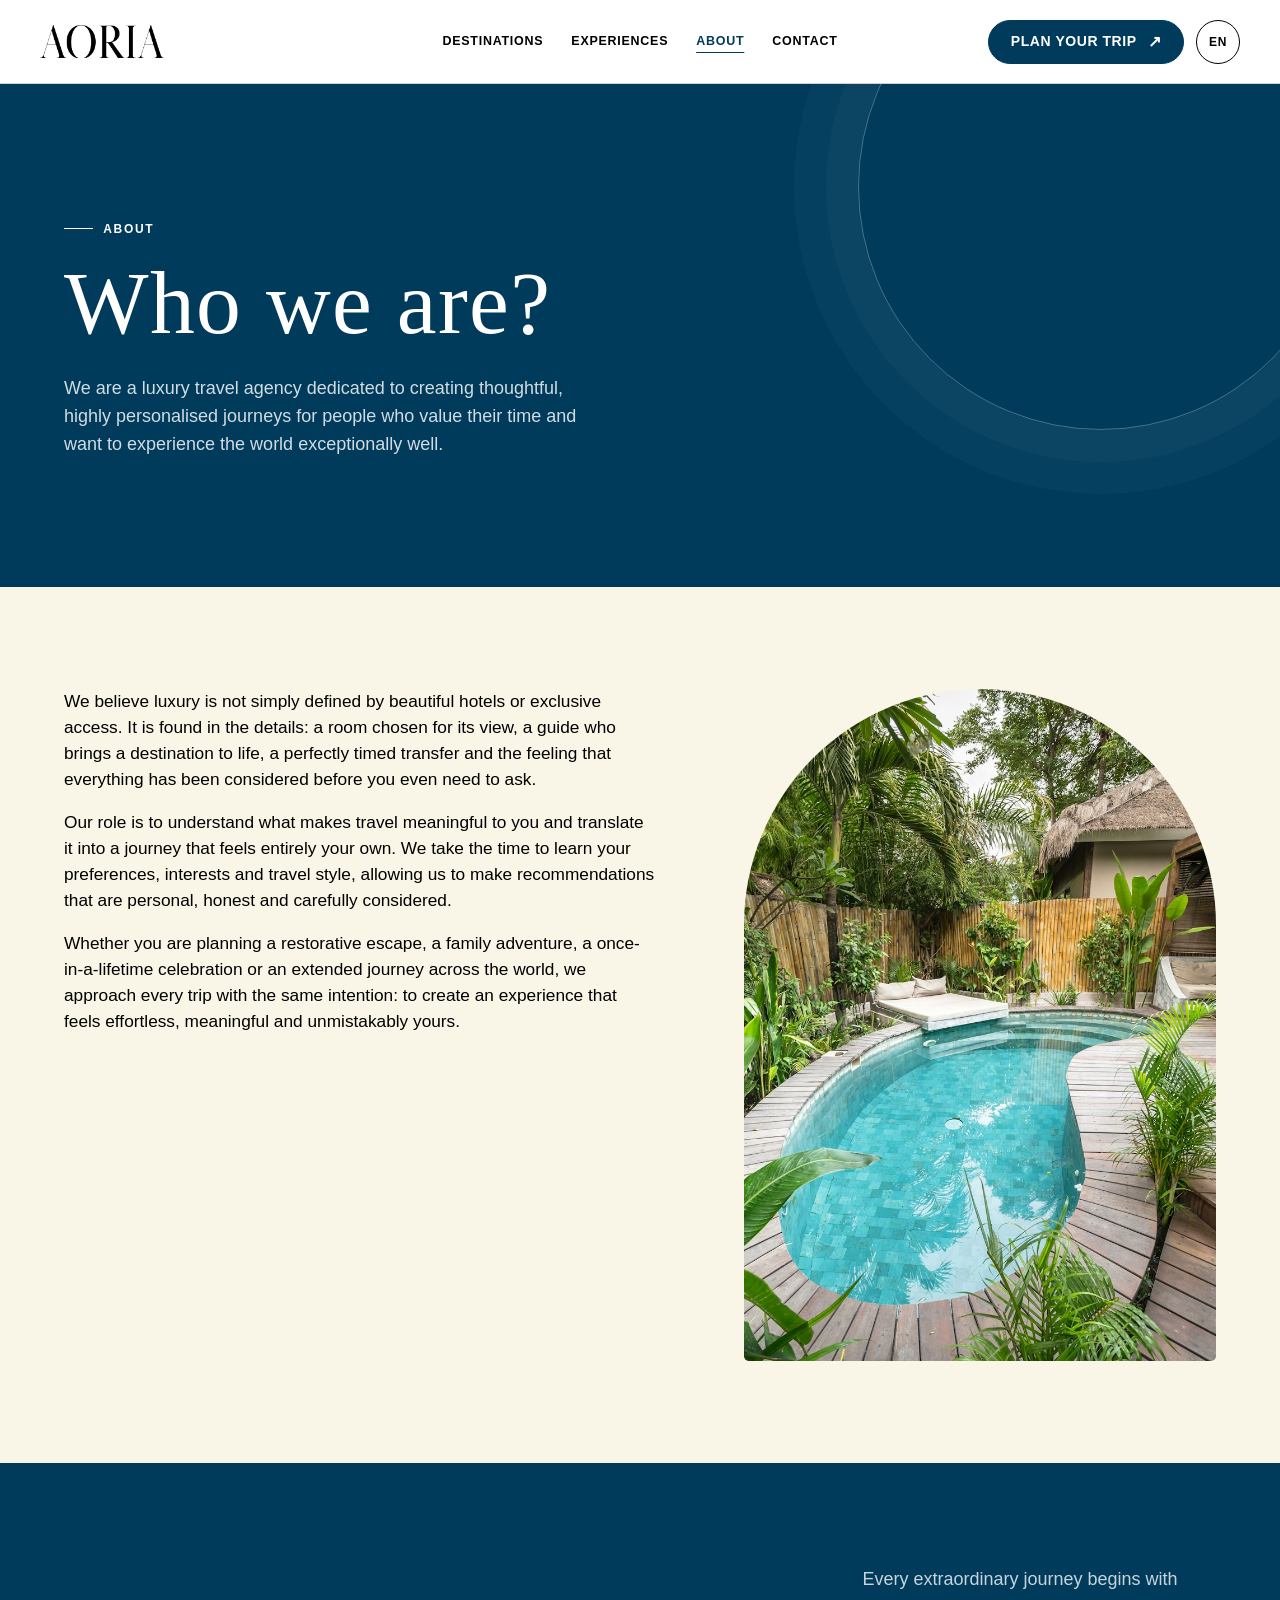
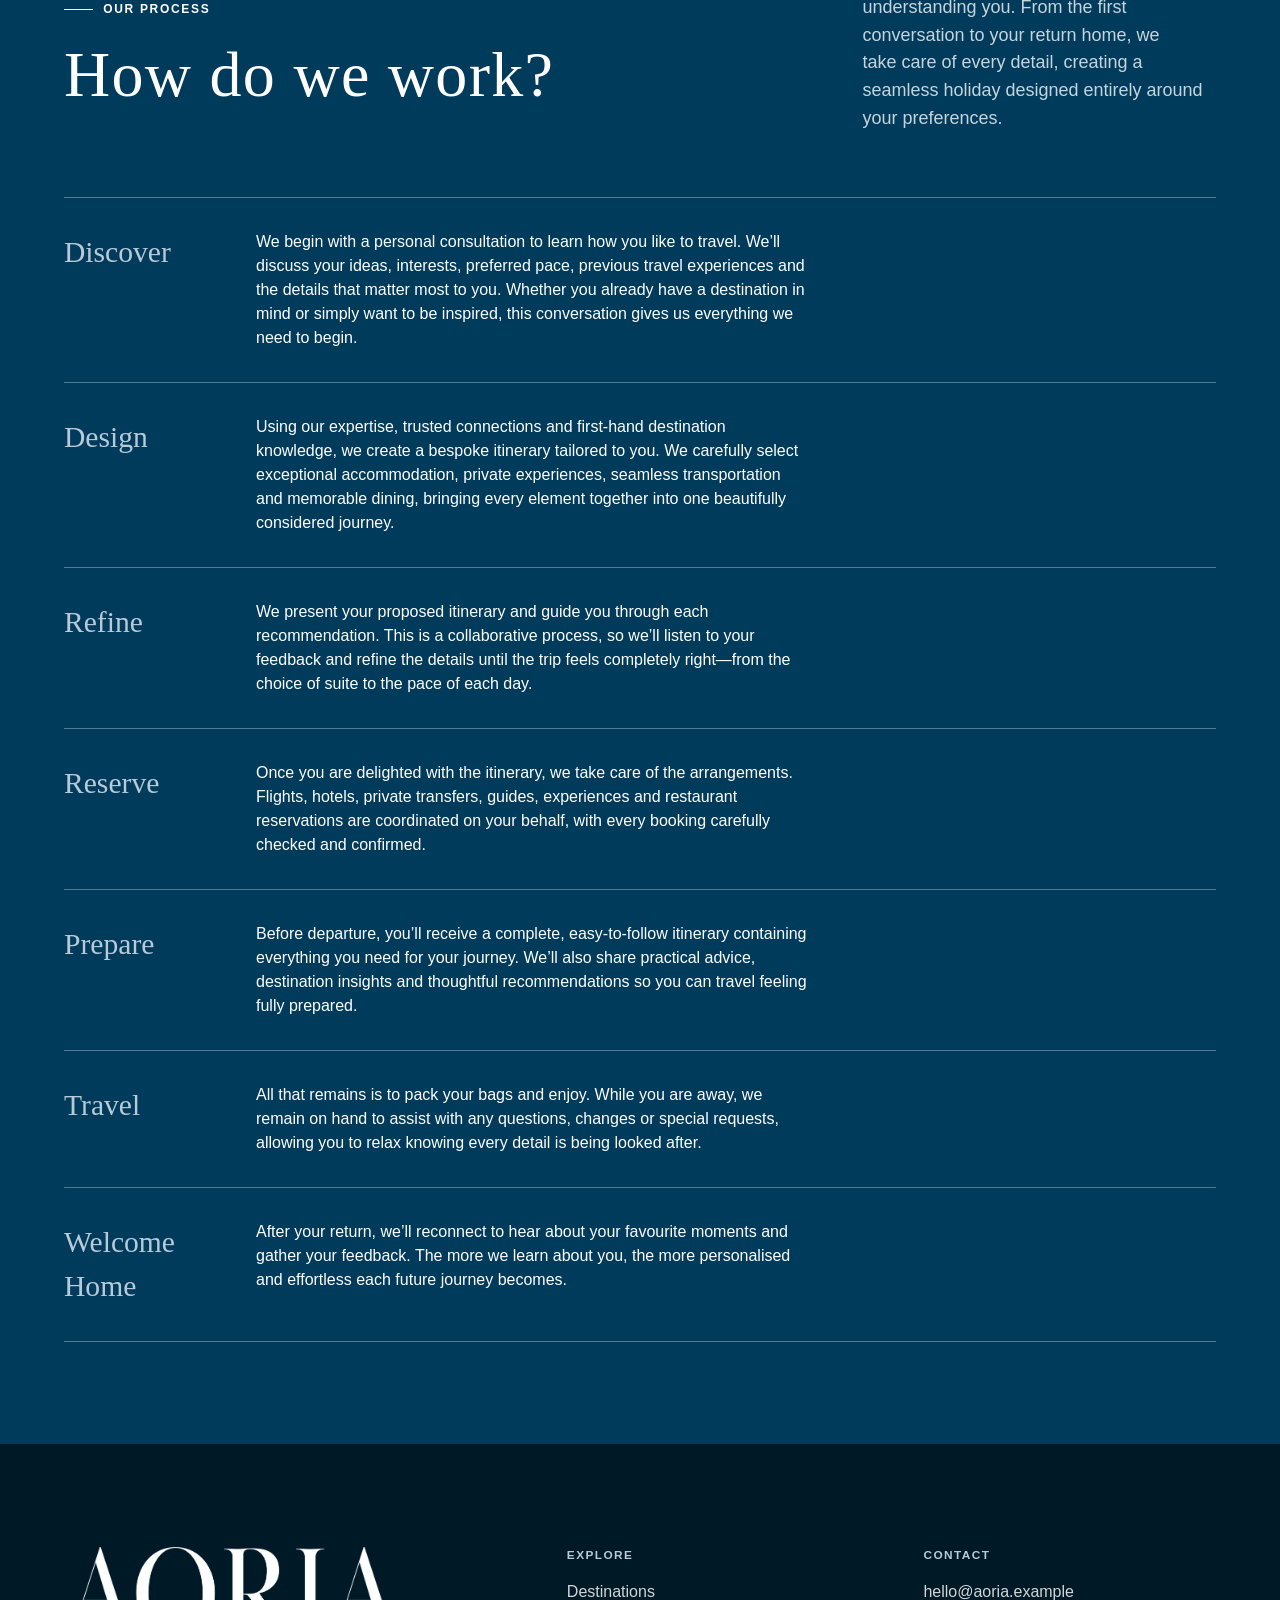
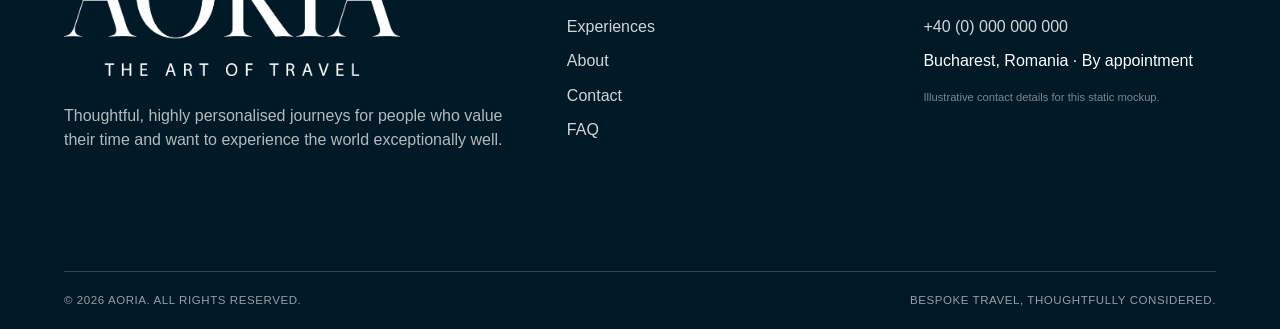
==== commit 8e4beaa0: "update" ====
--- a/about.html
+++ b/about.html
@@ -5,6 +5,7 @@
   <meta name="viewport" content="width=device-width, initial-scale=1">
   <meta name="description" content="Meet Aoria and discover how we create thoughtful, highly personalised luxury journeys.">
   <title>About Aoria — Bespoke Luxury Travel</title>
+  <link rel="icon" type="image/png" href="assets/brand/AORIA_icon.png">
   <link rel="stylesheet" href="styles.css">
   <script src="script.js" defer></script>
 </head>
@@ -12,7 +13,7 @@
   <a class="skip-link" href="#main-content">Skip to content</a>
   <header class="site-header">
     <div class="site-header__inner">
-      <a class="site-wordmark" href="index.html" aria-label="Aoria home">AORIA</a>
+      <a class="site-wordmark" href="index.html" aria-label="Aoria home"><img class="site-logo" src="assets/brand/AORIA_logo.png" alt="" width="3334" height="889"></a>
       <nav class="desktop-nav" aria-label="Primary navigation">
         <a href="destinations.html">Destinations</a>
         <a href="experiences.html">Experiences</a>
@@ -70,36 +71,36 @@
           </div>
           <p>Every extraordinary journey begins with understanding you. From the first conversation to your return home, we take care of every detail, creating a seamless holiday designed entirely around your preferences.</p>
         </div>
-        <ol class="process-list">
+        <ul class="process-list">
           <li data-reveal>
-            <h3>01. Discover</h3>
+            <h3>Discover</h3>
             <p>We begin with a personal consultation to learn how you like to travel. We’ll discuss your ideas, interests, preferred pace, previous travel experiences and the details that matter most to you. Whether you already have a destination in mind or simply want to be inspired, this conversation gives us everything we need to begin.</p>
           </li>
           <li data-reveal>
-            <h3>02. Design</h3>
+            <h3>Design</h3>
             <p>Using our expertise, trusted connections and first-hand destination knowledge, we create a bespoke itinerary tailored to you. We carefully select exceptional accommodation, private experiences, seamless transportation and memorable dining, bringing every element together into one beautifully considered journey.</p>
           </li>
           <li data-reveal>
-            <h3>03. Refine</h3>
+            <h3>Refine</h3>
             <p>We present your proposed itinerary and guide you through each recommendation. This is a collaborative process, so we’ll listen to your feedback and refine the details until the trip feels completely right—from the choice of suite to the pace of each day.</p>
           </li>
           <li data-reveal>
-            <h3>04. Reserve</h3>
+            <h3>Reserve</h3>
             <p>Once you are delighted with the itinerary, we take care of the arrangements. Flights, hotels, private transfers, guides, experiences and restaurant reservations are coordinated on your behalf, with every booking carefully checked and confirmed.</p>
           </li>
           <li data-reveal>
-            <h3>05. Prepare</h3>
+            <h3>Prepare</h3>
             <p>Before departure, you’ll receive a complete, easy-to-follow itinerary containing everything you need for your journey. We’ll also share practical advice, destination insights and thoughtful recommendations so you can travel feeling fully prepared.</p>
           </li>
           <li data-reveal>
-            <h3>06. Travel</h3>
+            <h3>Travel</h3>
             <p>All that remains is to pack your bags and enjoy. While you are away, we remain on hand to assist with any questions, changes or special requests, allowing you to relax knowing every detail is being looked after.</p>
           </li>
           <li data-reveal>
             <h3>Welcome Home</h3>
             <p>After your return, we’ll reconnect to hear about your favourite moments and gather your feedback. The more we learn about you, the more personalised and effortless each future journey becomes.</p>
           </li>
-        </ol>
+        </ul>
       </div>
     </section>
   </main>
@@ -107,7 +108,7 @@
   <footer class="site-footer">
     <div class="container site-footer__top">
       <div class="site-footer__brand">
-        <p class="footer-wordmark">AORIA</p>
+        <img class="footer-brand-logo" src="assets/brand/AORIA_logo_tagline.png" alt="Aoria — The Art of Travel" width="3334" height="1285" loading="lazy">
         <p class="footer-statement">Thoughtful, highly personalised journeys for people who value their time and want to experience the world exceptionally well.</p>
       </div>
       <div>
--- a/styles.css
+++ b/styles.css
@@ -206,9 +206,7 @@
 
 .display-title,
 .section-title,
-.card-title,
-.site-wordmark,
-.footer-wordmark {
+.card-title {
   font-family: var(--font-display);
   font-weight: 400;
 }
@@ -368,11 +366,17 @@
 }
 
 .site-wordmark {
-  width: fit-content;
-  font-size: 1.8rem;
-  line-height: 1;
-  letter-spacing: 0.09em;
+  display: inline-flex;
+  width: 7.75rem;
+  min-height: 2.75rem;
+  align-items: center;
   text-decoration: none;
+}
+
+.site-logo {
+  display: block;
+  width: 100%;
+  height: auto;
 }
 
 .desktop-nav {
@@ -597,7 +601,7 @@
   padding: clamp(1.5rem, 4vw, 3rem);
 }
 
-.destination-card__number {
+.destination-card__region {
   display: block;
   margin-bottom: 0.75rem;
   font-size: 0.7rem;
@@ -662,14 +666,8 @@
   transition: color 400ms, background-color 400ms;
 }
 
-.experience-tile span {
-  font-size: 0.7rem;
-  letter-spacing: 0.12em;
-  text-transform: uppercase;
-}
-
 .experience-tile h3 {
-  margin: 3.6rem 0 0.6rem;
+  margin: 1.5rem 0 0.6rem;
   font-family: var(--font-display);
   font-size: clamp(2rem, 3vw, 2.65rem);
   font-weight: 400;
@@ -694,7 +692,6 @@
   list-style: none;
   margin: 0;
   padding: 0;
-  counter-reset: services;
 }
 
 .services-list li {
@@ -703,7 +700,6 @@
   gap: var(--space-7);
   padding-block: 2rem;
   border-top: 1px solid rgb(0 0 0 / 24%);
-  counter-increment: services;
 }
 
 .services-list li:last-child {
@@ -715,16 +711,6 @@
   font-family: var(--font-display);
   font-size: 1.75rem;
   font-weight: 400;
-}
-
-.services-list h3::before {
-  display: block;
-  margin-bottom: 0.75rem;
-  content: "0" counter(services);
-  font-family: var(--font-sans);
-  font-size: 0.7rem;
-  font-weight: 600;
-  letter-spacing: 0.12em;
 }
 
 .services-list p {
@@ -842,13 +828,6 @@
   transition: color 400ms, background-color 400ms;
 }
 
-.experience-card__number {
-  font-size: 0.72rem;
-  font-weight: 600;
-  letter-spacing: 0.12em;
-  text-transform: uppercase;
-}
-
 .experience-card h2 {
   margin: auto 0 0.8rem;
   font-family: var(--font-display);
@@ -1013,14 +992,6 @@
   padding: 2rem;
   border-right: 1px solid var(--ink);
   border-bottom: 1px solid var(--ink);
-}
-
-.signature-card span {
-  display: block;
-  margin-bottom: 2.7rem;
-  font-size: 0.7rem;
-  font-weight: 600;
-  letter-spacing: 0.12em;
 }
 
 .signature-card h3 {
@@ -1290,11 +1261,12 @@
   padding-block: clamp(4rem, 8vw, 7rem);
 }
 
-.footer-wordmark {
-  margin-bottom: 1.5rem;
-  font-size: clamp(3.5rem, 7vw, 6.5rem);
-  line-height: 0.9;
-  letter-spacing: 0.06em;
+.footer-brand-logo {
+  display: block;
+  width: min(100%, 21rem);
+  height: auto;
+  margin-bottom: 1.75rem;
+  filter: invert(1);
 }
 
 .footer-statement {
@@ -1548,7 +1520,7 @@
   }
 
   .site-wordmark {
-    font-size: 1.5rem;
+    width: 6.75rem;
   }
 
   .home-hero {
@@ -1596,7 +1568,7 @@
   }
 
   .experience-tile h3 {
-    margin-top: 2.5rem;
+    margin-top: 1.25rem;
   }
 
   .services-list li,
